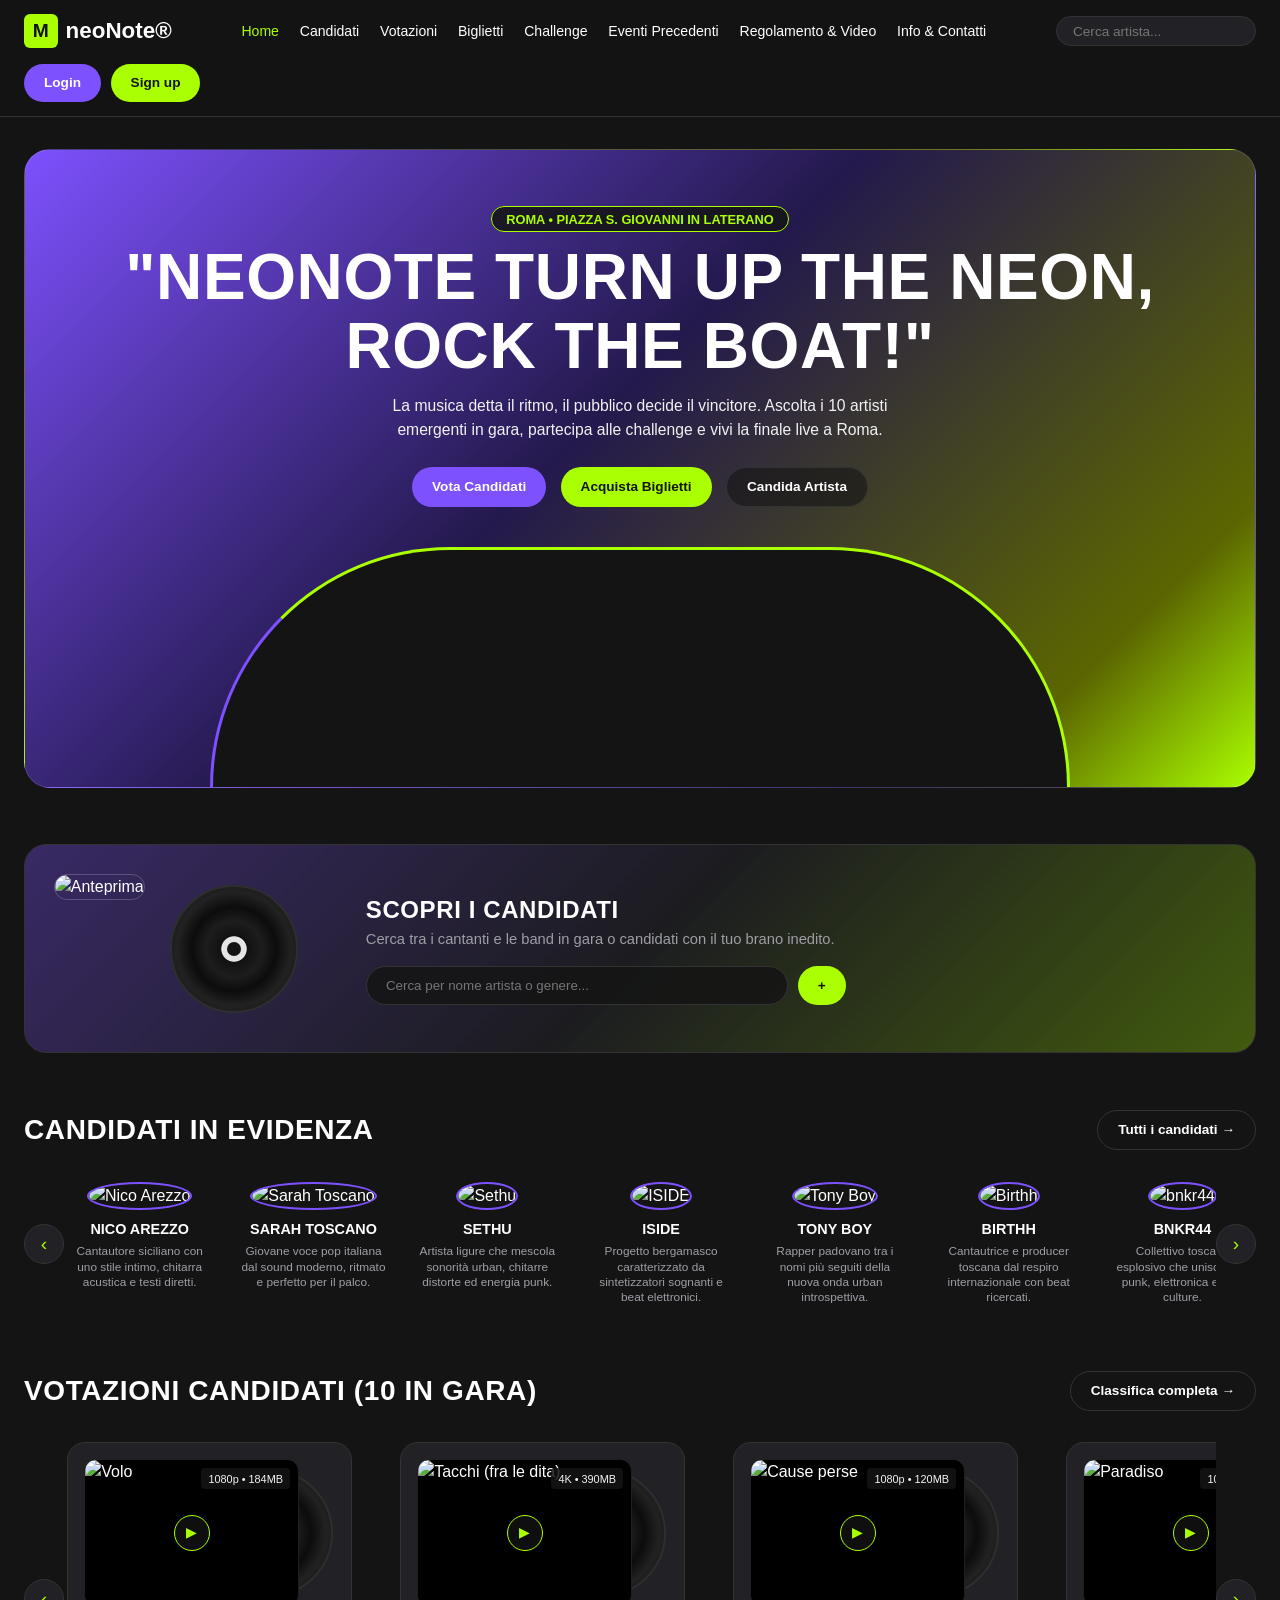
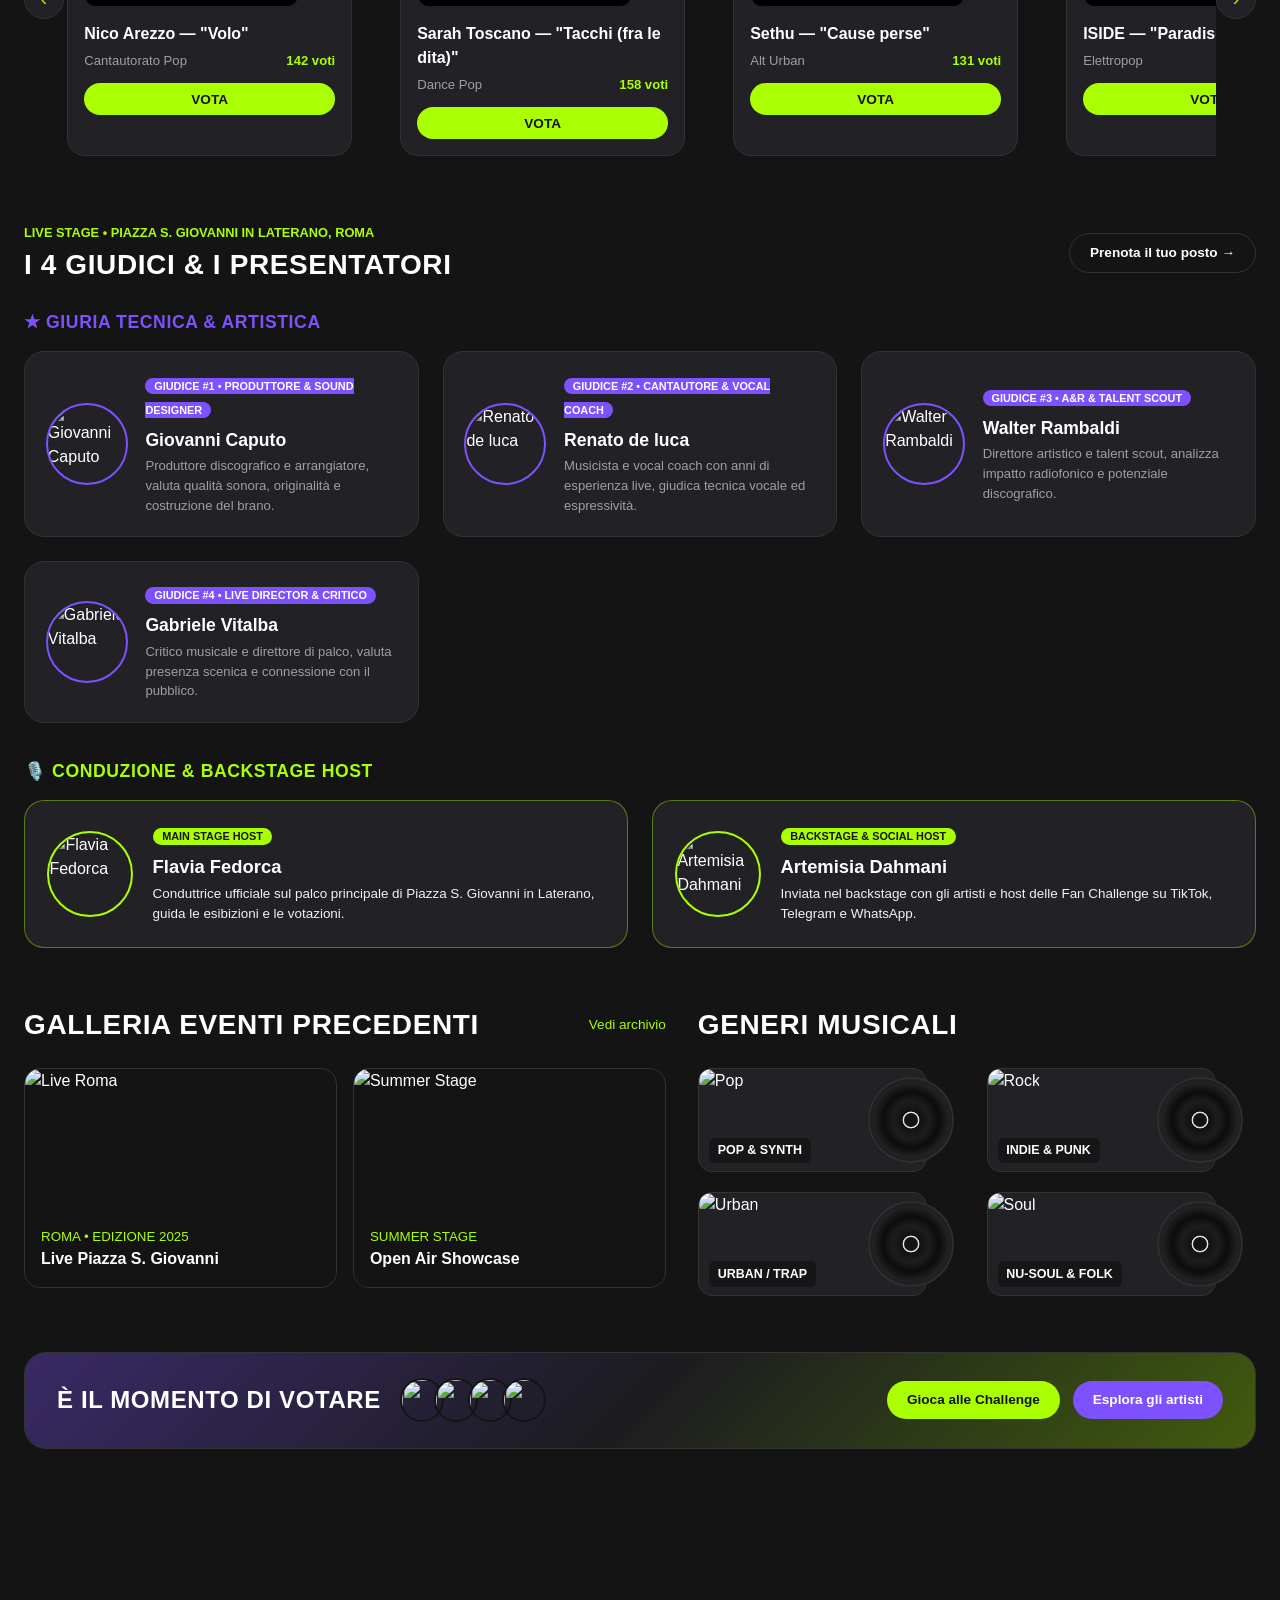
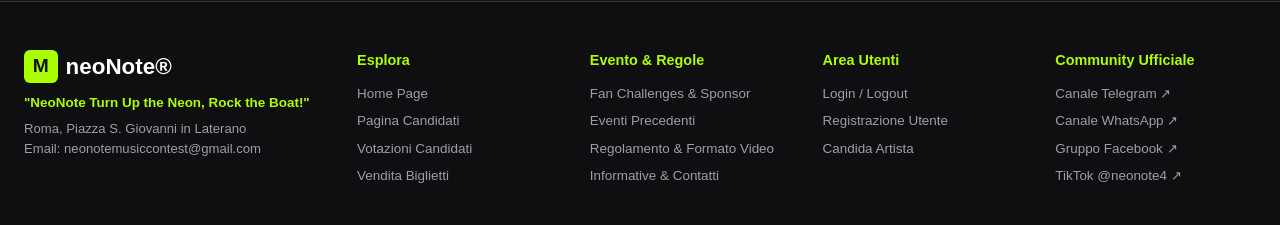
==== index.html @ 6263fc58 "Add files via upload" ====
<!DOCTYPE html>
<html lang="it">
<head>
  <meta charset="UTF-8">
  <meta name="viewport" content="width=device-width, initial-scale=1.0">
  <title>neoNote® | Home Page</title>
  <link rel="stylesheet" href="style.css">
</head>
<body>

<header>
  <div class="nav-wrap">
    <a href="index.html" class="logo"><span class="logo-mark">M</span> neoNote®</a>
    <nav class="nav-links"></nav>
    <input type="text" class="nav-search" placeholder="Cerca artista..." onkeyup="if(event.key==='Enter') location.href='candidati.html?q='+this.value">
    <div class="nav-auth" id="navAuthArea"></div>
  </div>
</header>

<main class="container">
  <section class="hero">
    <span style="background:rgba(20,20,20,0.85); color:var(--lime-neon); font-size:0.8rem; font-weight:700; padding:0.3rem 0.9rem; border-radius:999px; border:1px solid var(--lime-neon);">
      ROMA • PIAZZA S. GIOVANNI IN LATERANO
    </span>
    <h1 style="margin-top:0.8rem;">"NeoNote Turn Up the Neon,<br>Rock the Boat!"</h1>
    <p>La musica detta il ritmo, il pubblico decide il vincitore. Ascolta i 10 artisti emergenti in gara, partecipa alle challenge e vivi la finale live a Roma.</p>
    <div class="hero-cta" style="flex-wrap:wrap;">
      <a href="votazioni.html" class="btn btn-purple">Vota Candidati</a>
      <a href="biglietti.html" class="btn btn-lime">Acquista Biglietti</a>
      <a href="registrazione.html?tab=artista" class="btn btn-outline" style="background:rgba(20,20,20,0.6);">Candida Artista</a>
    </div>
    <div class="hero-arch"></div>
  </section>

  <section class="discover-box">
    <div class="discover-vinyl-preview">
      <img src="https://unsplash.com" alt="Anteprima">
      <div class="vinyl-disc"></div>
    </div>
    <div>
      <h2>SCOPRI I CANDIDATI</h2>
      <p style="color:var(--text-muted); font-size:0.92rem;">Cerca tra i cantanti e le band in gara o candidati con il tuo brano inedito.</p>
      <form class="discover-input-wrap" action="candidati.html" method="GET">
        <input type="text" name="q" placeholder="Cerca per nome artista o genere...">
        <button type="submit" class="btn btn-lime">+</button>
      </form>
    </div>
  </section>

  <section>
    <div class="sec-title">
      <h2>CANDIDATI IN EVIDENZA</h2>
      <a href="candidati.html" class="btn btn-outline">Tutti i candidati →</a>
    </div>
    <div class="carousel-wrapper">
      <button class="arrow-btn" onclick="scrollTrack('artistsTrack', -350)">‹</button>
      <div class="carousel-track" id="artistsTrack"></div>
      <button class="arrow-btn" onclick="scrollTrack('artistsTrack', 350)">›</button>
    </div>
  </section>

  <section>
    <div class="sec-title">
      <h2>VOTAZIONI CANDIDATI (10 IN GARA)</h2>
      <a href="votazioni.html" class="btn btn-outline">Classifica completa →</a>
    </div>
    <div class="carousel-wrapper">
      <button class="arrow-btn" onclick="scrollTrack('votesTrack', -340)">‹</button>
      <div class="carousel-track" id="votesTrack"></div>
      <button class="arrow-btn" onclick="scrollTrack('votesTrack', 340)">›</button>
    </div>
  </section>
  <section id="cast-ufficiale">
    <div class="sec-title">
      <div>
        <span style="color:var(--lime-neon); font-size:0.8rem; font-weight:700;">LIVE STAGE • PIAZZA S. GIOVANNI IN LATERANO, ROMA</span>
        <h2>I 4 GIUDICI & I PRESENTATORI</h2>
      </div>
      <a href="biglietti.html" class="btn btn-outline">Prenota il tuo posto →</a>
    </div>

    <h3 style="font-size:1.1rem; color:var(--purple-neon); margin-bottom:1rem;">★ Giuria Tecnica & Artistica</h3>
    <div class="grid-2" style="margin-bottom:2.2rem;">
      <div class="card-panel" style="display:flex; align-items:center; gap:1.1rem; padding:1.3rem;">
        <img src="https://unsplash.com" alt="Giovanni Caputo" style="width:82px; height:82px; border-radius:50%; object-fit:cover; border:2px solid var(--purple-neon); flex-shrink:0;">
        <div>
          <span style="background:var(--purple-neon); color:#fff; font-size:0.68rem; font-weight:700; padding:0.15rem 0.55rem; border-radius:999px;">GIUDICE #1 • PRODUTTORE & SOUND DESIGNER</span>
          <h4 style="font-size:1.1rem; margin:0.35rem 0 0.2rem 0;">Giovanni Caputo</h4>
          <p style="font-size:0.82rem; color:var(--text-muted);">Produttore discografico e arrangiatore, valuta qualità sonora, originalità e costruzione del brano.</p>
        </div>
      </div>

      <div class="card-panel" style="display:flex; align-items:center; gap:1.1rem; padding:1.3rem;">
        <img src="https://unsplash.com" alt="Renato de luca" style="width:82px; height:82px; border-radius:50%; object-fit:cover; border:2px solid var(--purple-neon); flex-shrink:0;">
        <div>
          <span style="background:var(--purple-neon); color:#fff; font-size:0.68rem; font-weight:700; padding:0.15rem 0.55rem; border-radius:999px;">GIUDICE #2 • CANTAUTORE & VOCAL COACH</span>
          <h4 style="font-size:1.1rem; margin:0.35rem 0 0.2rem 0;">Renato de luca</h4>
          <p style="font-size:0.82rem; color:var(--text-muted);">Musicista e vocal coach con anni di esperienza live, giudica tecnica vocale ed espressività.</p>
        </div>
      </div>

      <div class="card-panel" style="display:flex; align-items:center; gap:1.1rem; padding:1.3rem;">
        <img src="https://unsplash.com" alt="Walter Rambaldi" style="width:82px; height:82px; border-radius:50%; object-fit:cover; border:2px solid var(--purple-neon); flex-shrink:0;">
        <div>
          <span style="background:var(--purple-neon); color:#fff; font-size:0.68rem; font-weight:700; padding:0.15rem 0.55rem; border-radius:999px;">GIUDICE #3 • A&R & TALENT SCOUT</span>
          <h4 style="font-size:1.1rem; margin:0.35rem 0 0.2rem 0;">Walter Rambaldi</h4>
          <p style="font-size:0.82rem; color:var(--text-muted);">Direttore artistico e talent scout, analizza impatto radiofonico e potenziale discografico.</p>
        </div>
      </div>

      <div class="card-panel" style="display:flex; align-items:center; gap:1.1rem; padding:1.3rem;">
        <img src="https://unsplash.com" alt="Gabriele Vitalba" style="width:82px; height:82px; border-radius:50%; object-fit:cover; border:2px solid var(--purple-neon); flex-shrink:0;">
        <div>
          <span style="background:var(--purple-neon); color:#fff; font-size:0.68rem; font-weight:700; padding:0.15rem 0.55rem; border-radius:999px;">GIUDICE #4 • LIVE DIRECTOR & CRITICO</span>
          <h4 style="font-size:1.1rem; margin:0.35rem 0 0.2rem 0;">Gabriele Vitalba</h4>
          <p style="font-size:0.82rem; color:var(--text-muted);">Critico musicale e direttore di palco, valuta presenza scenica e connessione con il pubblico.</p>
        </div>
      </div>
    </div>

    <h3 style="font-size:1.1rem; color:var(--lime-neon); margin-bottom:1rem;">🎙️ Conduzione & Backstage Host</h3>
    <div class="grid-2">
      <div class="card-panel" style="display:flex; align-items:center; gap:1.2rem; padding:1.4rem; border-color: rgba(170,255,0,0.4);">
        <img src="https://unsplash.com" alt="Flavia Fedorca" style="width:86px; height:86px; border-radius:50%; object-fit:cover; border:2px solid var(--lime-neon); flex-shrink:0;">
        <div>
          <span style="background:var(--lime-neon); color:var(--bg-dark); font-size:0.68rem; font-weight:700; padding:0.15rem 0.6rem; border-radius:999px;">MAIN STAGE HOST</span>
          <h4 style="font-size:1.15rem; margin:0.35rem 0 0.2rem 0;">Flavia Fedorca</h4>
          <p style="font-size:0.84rem; color:var(--text-light);">Conduttrice ufficiale sul palco principale di Piazza S. Giovanni in Laterano, guida le esibizioni e le votazioni.</p>
        </div>
      </div>

      <div class="card-panel" style="display:flex; align-items:center; gap:1.2rem; padding:1.4rem; border-color: rgba(170,255,0,0.4);">
        <img src="https://unsplash.com" alt="Artemisia Dahmani" style="width:86px; height:86px; border-radius:50%; object-fit:cover; border:2px solid var(--lime-neon); flex-shrink:0;">
        <div>
          <span style="background:var(--lime-neon); color:var(--bg-dark); font-size:0.68rem; font-weight:700; padding:0.15rem 0.6rem; border-radius:999px;">BACKSTAGE & SOCIAL HOST</span>
          <h4 style="font-size:1.15rem; margin:0.35rem 0 0.2rem 0;">Artemisia Dahmani</h4>
          <p style="font-size:0.84rem; color:var(--text-light);">Inviata nel backstage con gli artisti e host delle Fan Challenge su TikTok, Telegram e WhatsApp.</p>
        </div>
      </div>
    </div>
  </section>
  <section class="split-grid">
    <div>
      <div class="sec-title">
        <h2>GALLERIA EVENTI PRECEDENTI</h2>
        <a href="galleria.html" style="color:var(--lime-neon); font-size:0.85rem;">Vedi archivio</a>
      </div>
      <div class="events-row">
        <a href="galleria.html" class="event-card">
          <img src="https://unsplash.com" alt="Live Roma">
          <div class="event-overlay">
            <small style="color:var(--lime-neon);">ROMA • EDIZIONE 2025</small>
            <h4>Live Piazza S. Giovanni</h4>
          </div>
        </a>
        <a href="galleria.html" class="event-card">
          <img src="https://unsplash.com" alt="Summer Stage">
          <div class="event-overlay">
            <small style="color:var(--lime-neon);">SUMMER STAGE</small>
            <h4>Open Air Showcase</h4>
          </div>
        </a>
      </div>
    </div>

    <div>
      <div class="sec-title">
        <h2>GENERI MUSICALI</h2>
      </div>
      <div class="genres-grid">
        <a href="candidati.html?q=Pop" class="genre-card">
          <img src="https://unsplash.com" alt="Pop">
          <span class="genre-label">POP & SYNTH</span>
          <div class="vinyl-disc"></div>
        </a>
        <a href="candidati.html?q=Rock" class="genre-card">
          <img src="https://unsplash.com" alt="Rock">
          <span class="genre-label">INDIE & PUNK</span>
          <div class="vinyl-disc"></div>
        </a>
        <a href="candidati.html?q=Urban" class="genre-card">
          <img src="https://unsplash.com" alt="Urban">
          <span class="genre-label">URBAN / TRAP</span>
          <div class="vinyl-disc"></div>
        </a>
        <a href="candidati.html?q=Soul" class="genre-card">
          <img src="https://unsplash.com" alt="Soul">
          <span class="genre-label">NU-SOUL & FOLK</span>
          <div class="vinyl-disc"></div>
        </a>
      </div>
    </div>
  </section>

  <section class="bottom-cta">
    <div style="display:flex; align-items:center; gap:1.2rem; flex-wrap:wrap;">
      <h2>È IL MOMENTO DI VOTARE</h2>
      <div class="mini-avatars">
        <img src="https://unsplash.com" alt="">
        <img src="https://unsplash.com" alt="">
        <img src="https://unsplash.com" alt="">
        <img src="https://unsplash.com" alt="">
      </div>
    </div>
    <div style="display:flex; gap:0.8rem; flex-wrap:wrap;">
      <a href="challenge.html" class="btn btn-lime">Gioca alle Challenge</a>
      <a href="candidati.html" class="btn btn-purple">Esplora gli artisti</a>
    </div>
  </section>
</main>

<footer></footer>

<script src="data.js"></script>
<script>
  function scrollTrack(id, amount) {
    document.getElementById(id).scrollBy({ left: amount, behavior: 'smooth' });
  }

  function renderHome() {
    const list = getCandidates();
    const voted = getVotedList();

    document.getElementById('artistsTrack').innerHTML = list.map(c => `
      <a href="candidati.html" class="candidate-circle-card">
        <img src="${c.img}" alt="${c.nome}">
        <h4>${c.nome}</h4>
        <p>${c.bio}</p>
      </a>
    `).join('');

    document.getElementById('votesTrack').innerHTML = list.map(c => {
      const isVoted = voted.includes(c.id);
      const trackUrl = c.link || `https://youtube.com{encodeURIComponent(c.nome + ' ' + c.brano)}`;
      return `
        <div class="vote-card">
          <a href="${trackUrl}" target="_blank" title="Ascolta ${c.nome} — ${c.brano}" class="video-vinyl-stage" style="display:block;">
            <div class="video-cover">
              <img src="${c.img}" alt="${c.brano}">
              <span class="play-badge">▶</span>
              <span class="spec-chip">${c.spec}</span>
            </div>
            <div class="vinyl-disc"></div>
          </a>
          <h4><a href="${trackUrl}" target="_blank">${c.nome} — "${c.brano}"</a></h4>
          <div class="vote-meta">
            <span>${c.genere}</span>
            <strong style="color:var(--lime-neon);">${c.votes} voti</strong>
          </div>
          <button onclick="voteForCandidate(${c.id}, renderHome)" class="btn ${isVoted ? 'btn-outline' : 'btn-lime'}" style="width:100%;">
            ${isVoted ? '✓ Votato' : 'VOTA'}
          </button>
        </div>
      `;
    }).join('');
  }

  document.addEventListener('DOMContentLoaded', renderHome);
</script>
</body>
</html>
---- style.css ----
@import url('https://googleapis.com');

:root {
  --bg-dark: #141414;
  --surface-dark: #1b1b1e;
  --surface-card: #222226;
  --border-color: #333333;
  --purple-neon: #7D51FE;
  --lime-neon: #AAFF00;
  --lime-dark: #7A8800;
  --text-white: #FFFFFF;
  --text-light: #F2F2F3;
  --text-muted: #9E9EA6;
  --gradient-hero: linear-gradient(135deg, #7D51FE 0%, #24194d 45%, #5c6600 85%, #AAFF00 100%);
  --gradient-banner: linear-gradient(135deg, rgba(125,81,254,0.35) 0%, #1c1c20 50%, rgba(170,255,0,0.3) 100%);
}

* {
  box-sizing: border-box;
  margin: 0;
  padding: 0;
}

body {
  background-color: var(--bg-dark);
  color: var(--text-white);
  font-family: 'Encode Sans', sans-serif;
  line-height: 1.5;
  overflow-x: hidden;
}

h1, h2, h3, .anton {
  font-family: 'Anton', sans-serif;
  letter-spacing: 0.6px;
  text-transform: uppercase;
}

a {
  text-decoration: none;
  color: inherit;
  transition: 0.2s ease;
}

/* NAVBAR */
header {
  background: rgba(20, 20, 20, 0.92);
  backdrop-filter: blur(12px);
  border-bottom: 1px solid var(--border-color);
  position: sticky;
  top: 0;
  z-index: 100;
}

.nav-wrap {
  max-width: 1280px;
  margin: 0 auto;
  padding: 0.9rem 1.5rem;
  display: flex;
  align-items: center;
  justify-content: space-between;
  gap: 1rem;
  flex-wrap: wrap;
}

.logo {
  display: flex;
  align-items: center;
  gap: 0.5rem;
  font-size: 1.4rem;
  font-weight: 700;
}

.logo-mark {
  background: var(--lime-neon);
  color: var(--bg-dark);
  font-family: 'Anton', sans-serif;
  padding: 0.15rem 0.55rem;
  border-radius: 6px;
  font-size: 1.2rem;
}

.nav-links {
  display: flex;
  gap: 1.3rem;
  font-size: 0.88rem;
  font-weight: 500;
  flex-wrap: wrap;
}

.nav-links a:hover, .nav-links a.active {
  color: var(--lime-neon);
}

.nav-search {
  background: var(--surface-card);
  border: 1px solid var(--border-color);
  border-radius: 999px;
  padding: 0.4rem 1rem;
  color: var(--text-white);
  font-size: 0.85rem;
  width: 200px;
}

.nav-auth {
  display: flex;
  gap: 0.6rem;
  align-items: center;
}

/* BUTTONS */
.btn {
  padding: 0.55rem 1.25rem;
  border-radius: 999px;
  font-weight: 600;
  font-size: 0.85rem;
  cursor: pointer;
  border: none;
  display: inline-flex;
  align-items: center;
  justify-content: center;
  gap: 0.4rem;
  transition: 0.2s;
}

.btn-purple {
  background: var(--purple-neon);
  color: var(--text-white);
}
.btn-purple:hover { background: #6838f7; }

.btn-lime {
  background: var(--lime-neon);
  color: var(--bg-dark);
}
.btn-lime:hover { background: #95e000; }

.btn-outline {
  background: transparent;
  border: 1px solid var(--border-color);
  color: var(--text-white);
}
.btn-outline:hover { border-color: var(--lime-neon); color: var(--lime-neon); }

/* MAIN CONTAINER */
.container {
  max-width: 1280px;
  margin: 0 auto;
  padding: 2rem 1.5rem;
}

section {
  margin-bottom: 3.5rem;
}

.sec-title {
  display: flex;
  justify-content: space-between;
  align-items: center;
  margin-bottom: 1.4rem;
}

.sec-title h2 {
  font-size: 1.75rem;
}

/* HERO SECTION */
.hero {
  background: var(--gradient-hero);
  border-radius: 26px;
  padding: 3.5rem 1.5rem 0 1.5rem;
  text-align: center;
  overflow: hidden;
  border: 1px solid rgba(255,255,255,0.12);
}

.hero h1 {
  font-size: clamp(2.4rem, 5vw, 4rem);
  line-height: 1.08;
  margin-bottom: 0.8rem;
}

.hero p {
  color: var(--text-light);
  max-width: 560px;
  margin: 0 auto 1.6rem auto;
  font-size: 0.98rem;
}

.hero-cta {
  display: flex;
  justify-content: center;
  gap: 0.9rem;
  margin-bottom: 2.5rem;
}

.hero-arch {
  max-width: 860px;
  height: 240px;
  margin: 0 auto;
  background: #141414 url('https://unsplash.com') center/cover;
  border-radius: 420px 420px 0 0;
  border-top: 3px solid var(--lime-neon);
  border-left: 3px solid var(--purple-neon);
  border-right: 3px solid var(--lime-neon);
}

/* SCOPRI I CANDIDATI BANNER */
.discover-box {
  background: var(--gradient-banner);
  border: 1px solid var(--border-color);
  border-radius: 22px;
  padding: 1.8rem;
  display: grid;
  grid-template-columns: 280px 1fr;
  gap: 2rem;
  align-items: center;
}

.discover-vinyl-preview {
  position: relative;
  width: 210px;
  height: 150px;
}

.discover-vinyl-preview img {
  width: 150px;
  height: 150px;
  border-radius: 14px;
  object-fit: cover;
  position: relative;
  z-index: 2;
  border: 1px solid rgba(255,255,255,0.2);
}

.discover-input-wrap {
  display: flex;
  gap: 0.6rem;
  margin-top: 1rem;
  max-width: 480px;
}

.discover-input-wrap input {
  flex: 1;
  background: rgba(20, 20, 20, 0.85);
  border: 1px solid var(--border-color);
  border-radius: 999px;
  padding: 0.7rem 1.2rem;
  color: var(--text-white);
}

/* CAROUSEL WRAPPER & ARROWS */
.carousel-wrapper {
  position: relative;
  display: flex;
  align-items: center;
}

.carousel-track {
  display: flex;
  gap: 1.8rem;
  overflow-x: auto;
  scroll-behavior: smooth;
  scrollbar-width: none;
  padding: 0.5rem 0.2rem;
  width: 100%;
}

.carousel-track::-webkit-scrollbar {
  display: none;
}

.arrow-btn {
  width: 40px;
  height: 40px;
  border-radius: 50%;
  background: var(--surface-card);
  border: 1px solid var(--border-color);
  color: var(--lime-neon);
  font-size: 1.2rem;
  cursor: pointer;
  flex-shrink: 0;
  display: flex;
  align-items: center;
  justify-content: center;
  z-index: 10;
}

.arrow-btn:hover {
  background: var(--purple-neon);
  color: var(--text-white);
}

/* CANDIDATI IN EVIDENZA (TONDI + MINI BIO) */
.candidate-circle-card {
  min-width: 145px;
  max-width: 145px;
  text-align: center;
  flex-shrink: 0;
}

.candidate-circle-card img {
  width: 118px;
  height: 118px;
  border-radius: 50%;
  object-fit: cover;
  border: 2px solid var(--purple-neon);
  margin-bottom: 0.6rem;
  transition: 0.25s;
}

.candidate-circle-card:hover img {
  border-color: var(--lime-neon);
  transform: scale(1.04);
}

.candidate-circle-card h4 {
  font-size: 0.9rem;
  text-transform: uppercase;
  margin-bottom: 0.2rem;
}

.candidate-circle-card p {
  font-size: 0.74rem;
  color: var(--text-muted);
  line-height: 1.3;
}

/* VINYL DISC EFFECT (COME IMMAGINE DI RIFERIMENTO) */
.vinyl-disc {
  position: absolute;
  top: 50%;
  right: -34px;
  transform: translateY(-50%);
  width: 128px;
  height: 128px;
  border-radius: 50%;
  background: radial-gradient(circle, #e5e5e5 0%, #e5e5e5 14%, #111 15%, #1d1d1d 32%, #0c0c0c 48%, #222 65%, #0a0a0a 100%);
  border: 2px solid #2e2e2e;
  z-index: 1;
  transition: transform 0.35s ease;
}

.vinyl-disc::after {
  content: '';
  position: absolute;
  top: 50%;
  left: 50%;
  transform: translate(-50%, -50%);
  width: 14px;
  height: 14px;
  border-radius: 50%;
  background: var(--bg-dark);
}

/* VOTE CARD CON VIDEO CHE ESCE E DISCO ACCANTO + PIÙ SPAZIO */
.vote-card {
  background: var(--surface-card);
  border: 1px solid var(--border-color);
  border-radius: 18px;
  padding: 1rem;
  min-width: 285px;
  max-width: 285px;
  margin-right: 1.2rem; /* Spazio extra per il disco sporgente */
  flex-shrink: 0;
  position: relative;
}

.vote-card:hover .vinyl-disc {
  transform: translateY(-50%) translateX(8px) rotate(45deg);
}

.video-vinyl-stage {
  position: relative;
  width: 215px;
  height: 148px;
  margin-bottom: 0.9rem;
}

.video-cover {
  position: relative;
  width: 100%;
  height: 100%;
  border-radius: 12px;
  overflow: hidden;
  z-index: 2;
  background: #000;
  border: 1px solid rgba(255,255,255,0.12);
}

.video-cover img {
  width: 100%;
  height: 100%;
  object-fit: cover;
}

.play-badge {
  position: absolute;
  top: 50%;
  left: 50%;
  transform: translate(-50%, -50%);
  width: 36px;
  height: 36px;
  border-radius: 50%;
  background: rgba(20, 20, 20, 0.78);
  border: 1px solid var(--lime-neon);
  color: var(--lime-neon);
  display: flex;
  align-items: center;
  justify-content: center;
  font-size: 0.85rem;
}

.spec-chip {
  position: absolute;
  top: 8px;
  right: 8px;
  background: rgba(20, 20, 20, 0.85);
  color: var(--text-light);
  font-size: 0.68rem;
  padding: 0.15rem 0.45rem;
  border-radius: 4px;
}

.vote-meta {
  display: flex;
  justify-content: space-between;
  align-items: center;
  font-size: 0.82rem;
  color: var(--text-muted);
  margin: 0.35rem 0 0.75rem 0;
}

/* SPLIT SECTION: GALLERIA EVENTI (SENZA DISCHI) + GENERI MUSICALI (CON DISCHI) */
.split-grid {
  display: grid;
  grid-template-columns: 1.15fr 1fr;
  gap: 2rem;
}

.events-row {
  display: grid;
  grid-template-columns: repeat(2, 1fr);
  gap: 1rem;
}

.event-card {
  position: relative;
  border-radius: 16px;
  overflow: hidden;
  height: 220px;
  border: 1px solid var(--border-color);
}

.event-card img {
  width: 100%;
  height: 100%;
  object-fit: cover;
}

.event-overlay {
  position: absolute;
  inset: 0;
  background: linear-gradient(to top, rgba(20,20,20,0.92), transparent 60%);
  padding: 1rem;
  display: flex;
  flex-direction: column;
  justify-content: flex-end;
}

.genres-grid {
  display: grid;
  grid-template-columns: repeat(2, 1fr);
  gap: 1.2rem;
}

.genre-card {
  position: relative;
  height: 104px;
  width: 85%;
  border-radius: 14px;
  background: var(--surface-card);
  border: 1px solid var(--border-color);
}

.genre-card img {
  width: 100%;
  height: 100%;
  object-fit: cover;
  border-radius: 14px;
  position: relative;
  z-index: 2;
}

.genre-label {
  position: absolute;
  bottom: 8px;
  left: 10px;
  z-index: 3;
  background: rgba(20, 20, 20, 0.82);
  padding: 0.2rem 0.55rem;
  border-radius: 6px;
  font-size: 0.78rem;
  font-weight: 700;
}

.genre-card .vinyl-disc {
  width: 86px;
  height: 86px;
  right: -28px;
}

/* BOTTOM CTA BANNER */
.bottom-cta {
  background: var(--gradient-banner);
  border: 1px solid var(--border-color);
  border-radius: 22px;
  padding: 1.6rem 2rem;
  display: flex;
  justify-content: space-between;
  align-items: center;

flex-wrap: wrap;
gap: 1rem;
}
.mini-avatars {
display: flex;
}
.mini-avatars img {
width: 44px;
height: 44px;
border-radius: 50%;
object-fit: cover;
border: 2px solid var(--bg-dark);
margin-left: -10px;
}
.mini-avatars img:first-child { margin-left: 0; }
/* FORMS & TABLES */
.card-panel {
background: var(--surface-card);
border: 1px solid var(--border-color);
border-radius: 20px;
padding: 2rem;
}
.form-group { margin-bottom: 1.1rem; }
.form-group label { display: block; font-size: 0.88rem; margin-bottom: 0.35rem; color: var(--text-light); }
.form-group input, .form-group select, .form-group textarea {
width: 100%;
background: var(--bg-dark);
border: 1px solid var(--border-color);
border-radius: 10px;
padding: 0.75rem 1rem;
color: var(--text-white);
font-family: inherit;
}
.grid-2 { display: grid; grid-template-columns: repeat(auto-fit, minmax(300px, 1fr)); gap: 1.5rem; }
.grid-3 { display: grid; grid-template-columns: repeat(auto-fit, minmax(280px, 1fr)); gap: 1.8rem; }
/* FOOTER */
footer {
border-top: 1px solid var(--border-color);
padding: 3rem 1.5rem 2rem 1.5rem;
background: #0f0f11;
margin-top: 4rem;
}
.footer-wrap {
max-width: 1280px;
margin: 0 auto;
display: grid;
grid-template-columns: 1.5fr 1fr 1fr 1fr 1fr;
gap: 2rem;
}
.footer-col h4 {
color: var(--lime-neon);
font-size: 0.9rem;
margin-bottom: 0.8rem;
}
.footer-col ul { list-style: none; }
.footer-col li { font-size: 0.84rem; color: var(--text-muted); margin-bottom: 0.45rem; }
.footer-col a:hover { color: var(--text-white); }
@media (max-width: 900px) {
.discover-box, .split-grid, .footer-wrap { grid-template-columns: 1fr; }
}
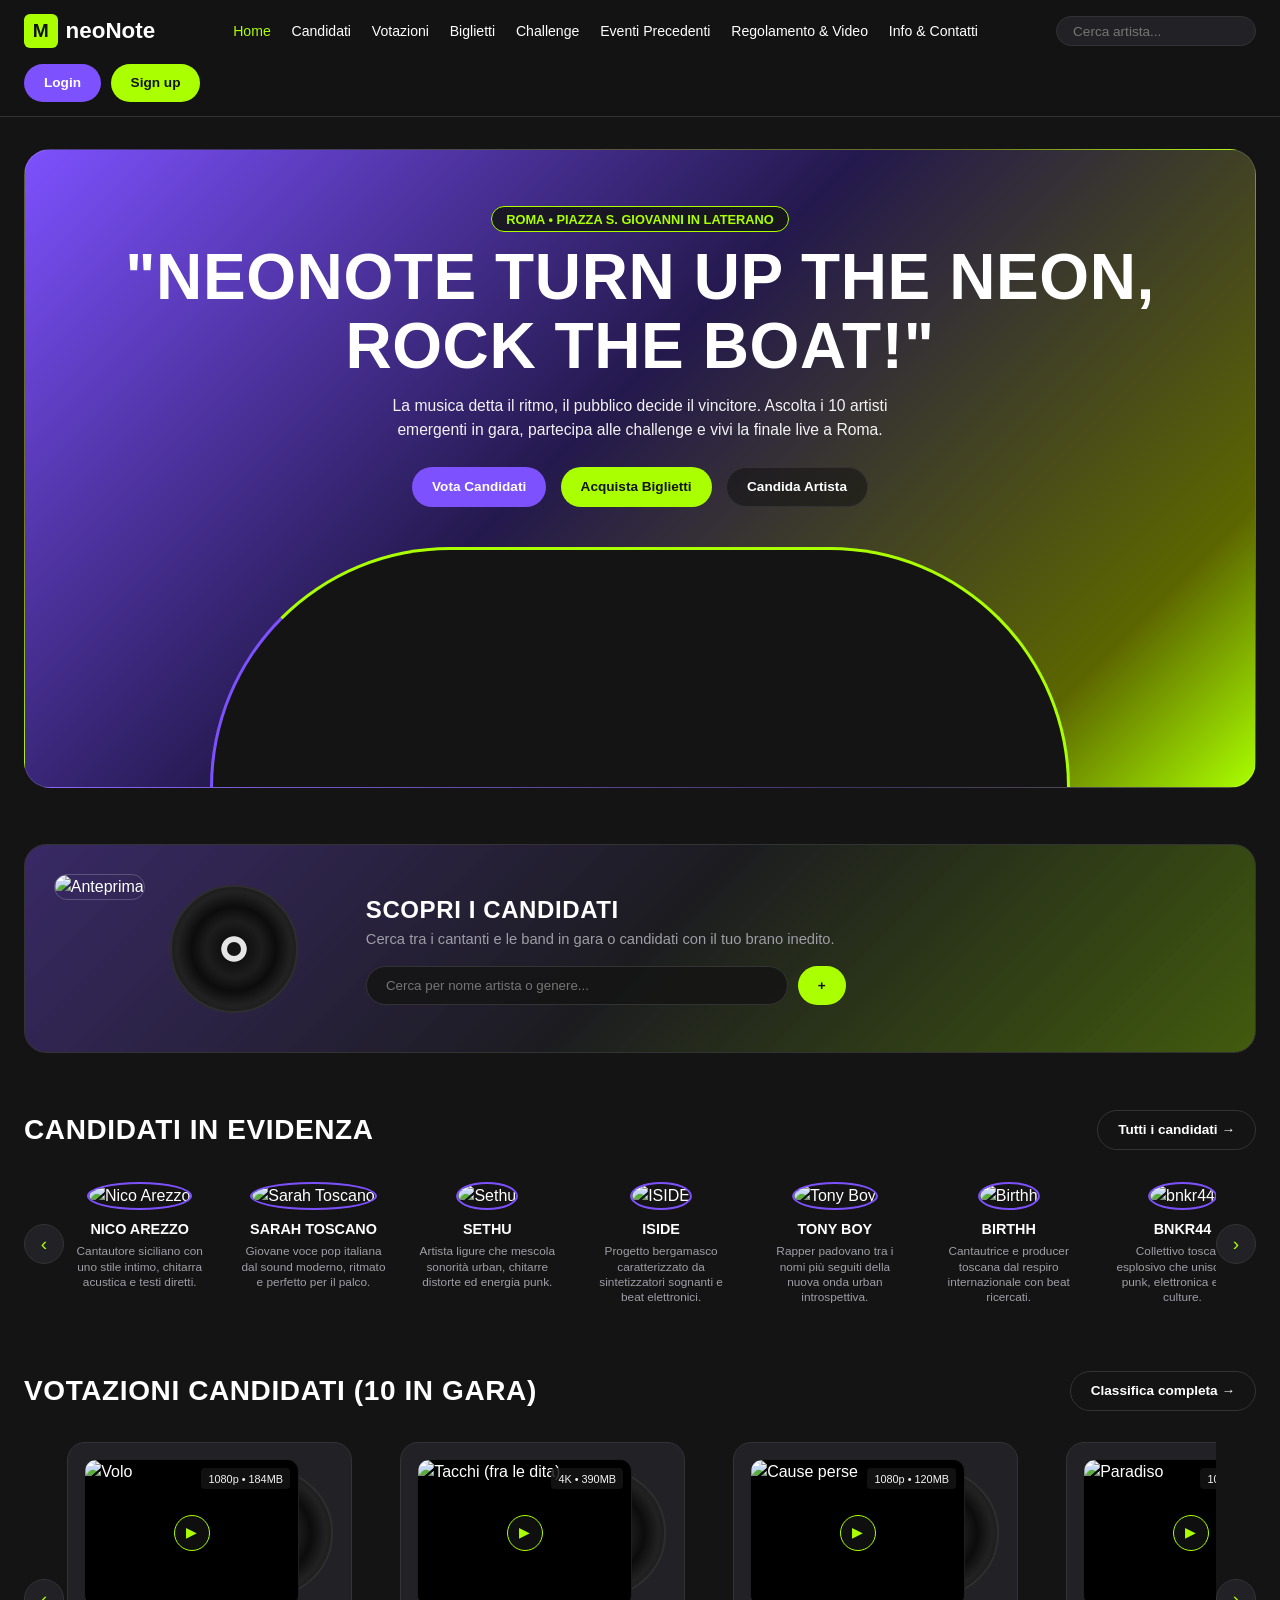
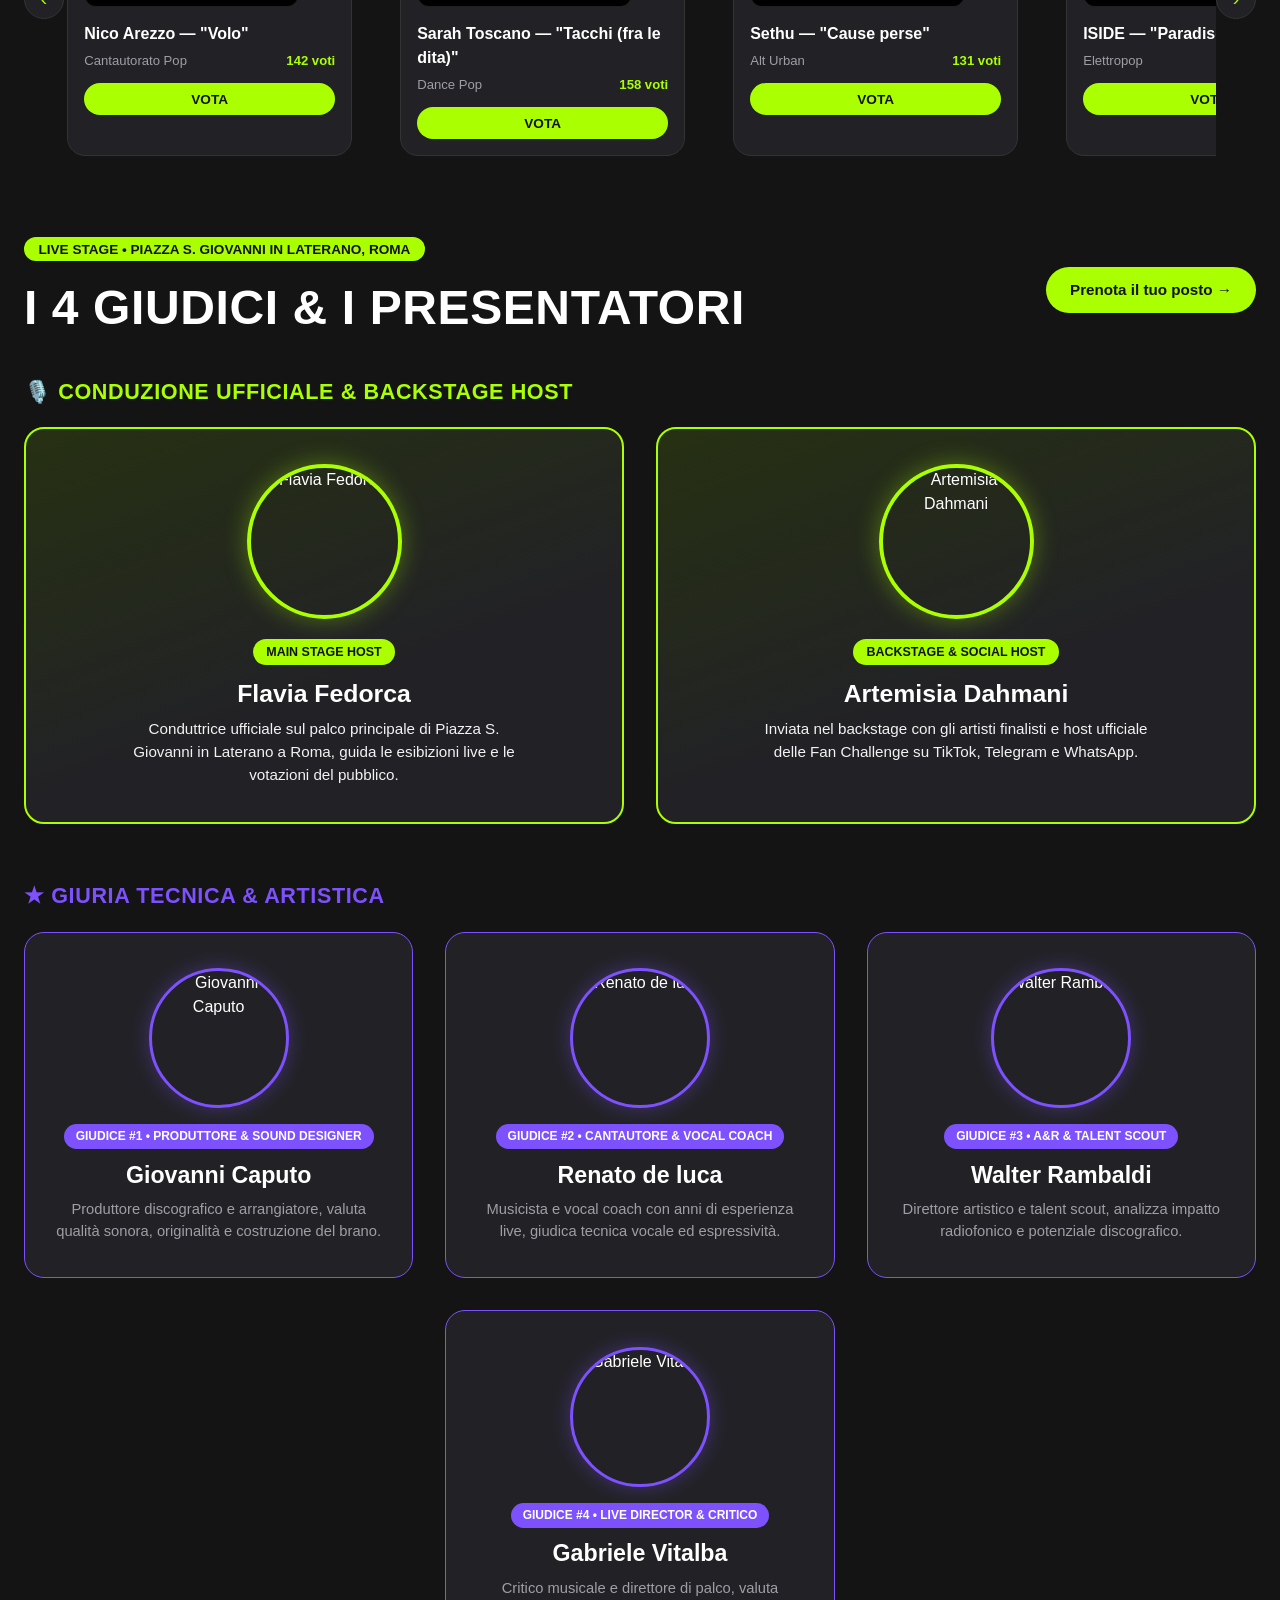
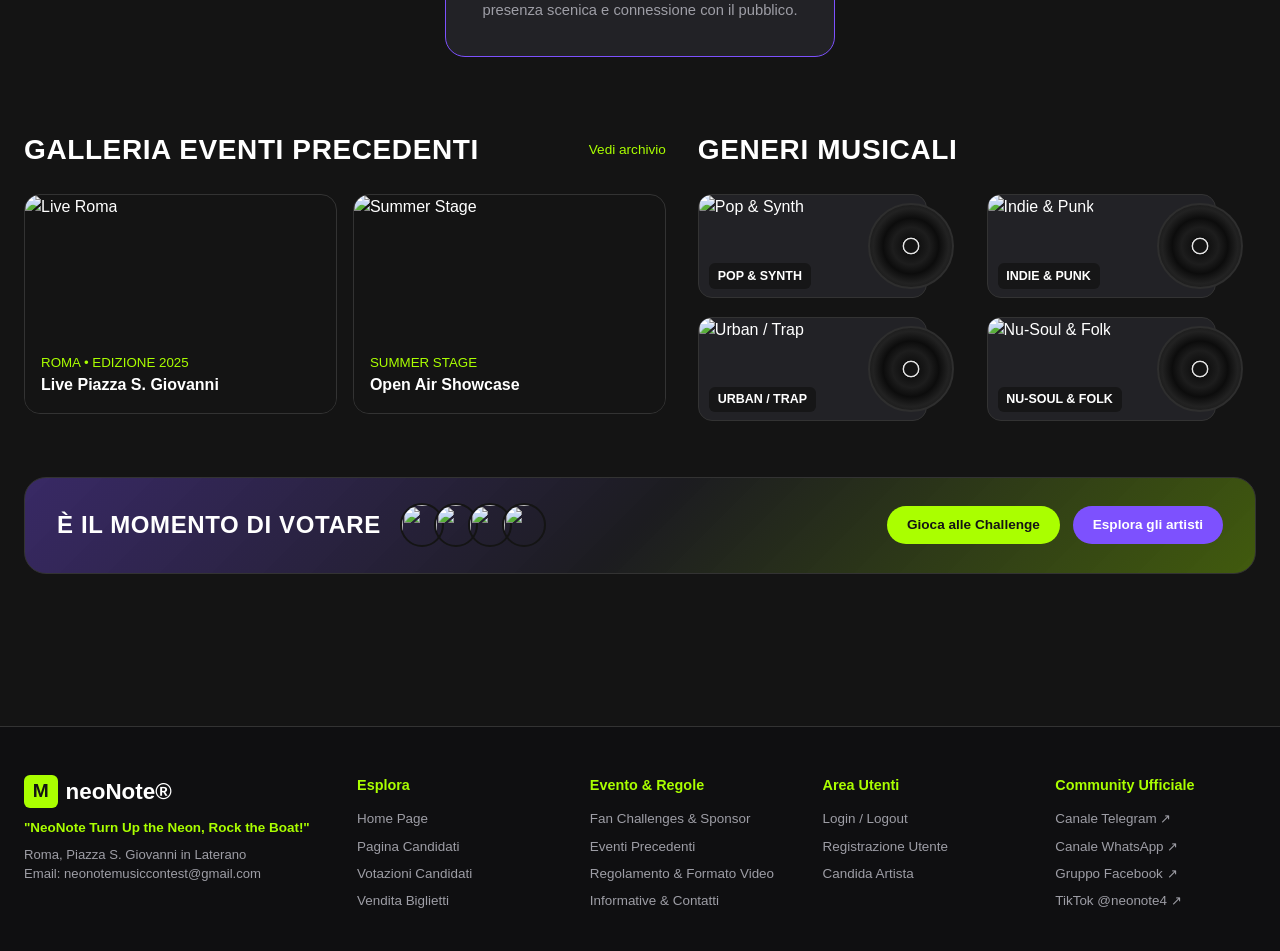
==== commit 5652d4b1: "Add files via upload" ====
--- a/index.html
+++ b/index.html
@@ -1,16 +1,33 @@
 <!DOCTYPE html>
 <html lang="it">
 <head>
-  <meta charset="UTF-8">
-  <meta name="viewport" content="width=device-width, initial-scale=1.0">
-  <title>neoNote® | Home Page</title>
+  <meta property="og:image" content="https://github.io">
+  <meta name="twitter:image" content="https://github.io">
+
+  <title>neoNote | Home Page</title>
+
+  <!-- BANNER ANTEPRIMA SOCIAL (OPEN GRAPH & TWITTER CARD) -->
+  <meta property="og:type" content="website">
+  <meta property="og:site_name" content="neoNote Music Contest">
+  <meta property="og:title" content="neoNote | Turn Up the Neon, Rock the Boat!">
+  <meta property="og:description" content="Vota i 10 artisti emergenti in gara, partecipa alle Fan Challenge JBL e Ray-Ban Meta e prenota i biglietti per la finale live a Roma, Piazza S. Giovanni in Laterano.">
+  <meta property="og:url" content="https://github.io">
+  <meta property="og:image" content="https://unsplash.com">
+  <meta property="og:image:width" content="1200">
+  <meta property="og:image:height" content="630">
+
+  <meta name="twitter:card" content="summary_large_image">
+  <meta name="twitter:title" content="neoNote | Turn Up the Neon, Rock the Boat!">
+  <meta name="twitter:description" content="Vota i 10 artisti in gara e vinci premi JBL e Ray-Ban Meta. Finale live a Roma, Piazza S. Giovanni in Laterano!">
+  <meta name="twitter:image" content="https://unsplash.com">
+
   <link rel="stylesheet" href="style.css">
 </head>
 <body>
 
 <header>
   <div class="nav-wrap">
-    <a href="index.html" class="logo"><span class="logo-mark">M</span> neoNote®</a>
+    <a href="index.html" class="logo"><span class="logo-mark">M</span> neoNote</a>
     <nav class="nav-links"></nav>
     <input type="text" class="nav-search" placeholder="Cerca artista..." onkeyup="if(event.key==='Enter') location.href='candidati.html?q='+this.value">
     <div class="nav-auth" id="navAuthArea"></div>
@@ -69,76 +86,74 @@
       <div class="carousel-track" id="votesTrack"></div>
       <button class="arrow-btn" onclick="scrollTrack('votesTrack', 340)">›</button>
     </div>
-  </section>
-  <section id="cast-ufficiale">
-    <div class="sec-title">
+
+   <!-- GIURIA UFFICIALE (4 GIUDICI CON L'ULTIMO CENTRATO) & PRESENTATORI (2 CONDUTTORI) -->
+  <section id="cast-ufficiale" style="margin: 4.5rem 0;">
+    <div class="sec-title" style="margin-bottom: 2rem;">
       <div>
-        <span style="color:var(--lime-neon); font-size:0.8rem; font-weight:700;">LIVE STAGE • PIAZZA S. GIOVANNI IN LATERANO, ROMA</span>
-        <h2>I 4 GIUDICI & I PRESENTATORI</h2>
-      </div>
-      <a href="biglietti.html" class="btn btn-outline">Prenota il tuo posto →</a>
-    </div>
-
-    <h3 style="font-size:1.1rem; color:var(--purple-neon); margin-bottom:1rem;">★ Giuria Tecnica & Artistica</h3>
-    <div class="grid-2" style="margin-bottom:2.2rem;">
-      <div class="card-panel" style="display:flex; align-items:center; gap:1.1rem; padding:1.3rem;">
-        <img src="https://unsplash.com" alt="Giovanni Caputo" style="width:82px; height:82px; border-radius:50%; object-fit:cover; border:2px solid var(--purple-neon); flex-shrink:0;">
-        <div>
-          <span style="background:var(--purple-neon); color:#fff; font-size:0.68rem; font-weight:700; padding:0.15rem 0.55rem; border-radius:999px;">GIUDICE #1 • PRODUTTORE & SOUND DESIGNER</span>
-          <h4 style="font-size:1.1rem; margin:0.35rem 0 0.2rem 0;">Giovanni Caputo</h4>
-          <p style="font-size:0.82rem; color:var(--text-muted);">Produttore discografico e arrangiatore, valuta qualità sonora, originalità e costruzione del brano.</p>
-        </div>
-      </div>
-
-      <div class="card-panel" style="display:flex; align-items:center; gap:1.1rem; padding:1.3rem;">
-        <img src="https://unsplash.com" alt="Renato de luca" style="width:82px; height:82px; border-radius:50%; object-fit:cover; border:2px solid var(--purple-neon); flex-shrink:0;">
-        <div>
-          <span style="background:var(--purple-neon); color:#fff; font-size:0.68rem; font-weight:700; padding:0.15rem 0.55rem; border-radius:999px;">GIUDICE #2 • CANTAUTORE & VOCAL COACH</span>
-          <h4 style="font-size:1.1rem; margin:0.35rem 0 0.2rem 0;">Renato de luca</h4>
-          <p style="font-size:0.82rem; color:var(--text-muted);">Musicista e vocal coach con anni di esperienza live, giudica tecnica vocale ed espressività.</p>
-        </div>
-      </div>
-
-      <div class="card-panel" style="display:flex; align-items:center; gap:1.1rem; padding:1.3rem;">
-        <img src="https://unsplash.com" alt="Walter Rambaldi" style="width:82px; height:82px; border-radius:50%; object-fit:cover; border:2px solid var(--purple-neon); flex-shrink:0;">
-        <div>
-          <span style="background:var(--purple-neon); color:#fff; font-size:0.68rem; font-weight:700; padding:0.15rem 0.55rem; border-radius:999px;">GIUDICE #3 • A&R & TALENT SCOUT</span>
-          <h4 style="font-size:1.1rem; margin:0.35rem 0 0.2rem 0;">Walter Rambaldi</h4>
-          <p style="font-size:0.82rem; color:var(--text-muted);">Direttore artistico e talent scout, analizza impatto radiofonico e potenziale discografico.</p>
-        </div>
-      </div>
-
-      <div class="card-panel" style="display:flex; align-items:center; gap:1.1rem; padding:1.3rem;">
-        <img src="https://unsplash.com" alt="Gabriele Vitalba" style="width:82px; height:82px; border-radius:50%; object-fit:cover; border:2px solid var(--purple-neon); flex-shrink:0;">
-        <div>
-          <span style="background:var(--purple-neon); color:#fff; font-size:0.68rem; font-weight:700; padding:0.15rem 0.55rem; border-radius:999px;">GIUDICE #4 • LIVE DIRECTOR & CRITICO</span>
-          <h4 style="font-size:1.1rem; margin:0.35rem 0 0.2rem 0;">Gabriele Vitalba</h4>
-          <p style="font-size:0.82rem; color:var(--text-muted);">Critico musicale e direttore di palco, valuta presenza scenica e connessione con il pubblico.</p>
-        </div>
-      </div>
-    </div>
-
-    <h3 style="font-size:1.1rem; color:var(--lime-neon); margin-bottom:1rem;">🎙️ Conduzione & Backstage Host</h3>
-    <div class="grid-2">
-      <div class="card-panel" style="display:flex; align-items:center; gap:1.2rem; padding:1.4rem; border-color: rgba(170,255,0,0.4);">
-        <img src="https://unsplash.com" alt="Flavia Fedorca" style="width:86px; height:86px; border-radius:50%; object-fit:cover; border:2px solid var(--lime-neon); flex-shrink:0;">
-        <div>
-          <span style="background:var(--lime-neon); color:var(--bg-dark); font-size:0.68rem; font-weight:700; padding:0.15rem 0.6rem; border-radius:999px;">MAIN STAGE HOST</span>
-          <h4 style="font-size:1.15rem; margin:0.35rem 0 0.2rem 0;">Flavia Fedorca</h4>
-          <p style="font-size:0.84rem; color:var(--text-light);">Conduttrice ufficiale sul palco principale di Piazza S. Giovanni in Laterano, guida le esibizioni e le votazioni.</p>
-        </div>
-      </div>
-
-      <div class="card-panel" style="display:flex; align-items:center; gap:1.2rem; padding:1.4rem; border-color: rgba(170,255,0,0.4);">
-        <img src="https://unsplash.com" alt="Artemisia Dahmani" style="width:86px; height:86px; border-radius:50%; object-fit:cover; border:2px solid var(--lime-neon); flex-shrink:0;">
-        <div>
-          <span style="background:var(--lime-neon); color:var(--bg-dark); font-size:0.68rem; font-weight:700; padding:0.15rem 0.6rem; border-radius:999px;">BACKSTAGE & SOCIAL HOST</span>
-          <h4 style="font-size:1.15rem; margin:0.35rem 0 0.2rem 0;">Artemisia Dahmani</h4>
-          <p style="font-size:0.84rem; color:var(--text-light);">Inviata nel backstage con gli artisti e host delle Fan Challenge su TikTok, Telegram e WhatsApp.</p>
-        </div>
-      </div>
-    </div>
-  </section>
+        <span style="background:var(--lime-neon); color:var(--bg-dark); font-size:0.85rem; font-weight:700; padding:0.3rem 0.9rem; border-radius:999px;">LIVE STAGE • PIAZZA S. GIOVANNI IN LATERANO, ROMA</span>
+        <h2 style="font-size: clamp(2.2rem, 4vw, 3rem); margin-top: 0.7rem;">I 4 GIUDICI & I PRESENTATORI</h2>
+      </div>
+      <a href="biglietti.html" class="btn btn-lime" style="font-size: 0.95rem; padding: 0.75rem 1.5rem;">Prenota il tuo posto →</a>
+    </div>
+
+    <!-- PRESENTATORI IN PRIMO PIANO (2 CARD GRANDI) -->
+    <h3 style="font-size:1.35rem; color:var(--lime-neon); margin-bottom:1.2rem;">🎙️ Conduzione Ufficiale & Backstage Host</h3>
+    <div class="grid-2" style="gap: 2rem; margin-bottom: 3.5rem;">
+      <!-- PRESENTATRICE 1: FLAVIA FEDORCA -->
+      <div class="card-panel" style="display:flex; flex-direction:column; align-items:center; text-align:center; padding: 2.2rem 1.8rem; border: 2px solid var(--lime-neon); background: linear-gradient(160deg, rgba(170,255,0,0.12) 0%, var(--surface-card) 60%);">
+        <img src="foto/Flavia.jpg" alt="Flavia Fedorca" style="width:155px; height:155px; border-radius:50%; object-fit:cover; border:4px solid var(--lime-neon); box-shadow: 0 0 25px rgba(170,255,0,0.35); margin-bottom: 1.2rem;">
+        <span style="background:var(--lime-neon); color:var(--bg-dark); font-size:0.78rem; font-weight:700; padding:0.25rem 0.85rem; border-radius:999px;">MAIN STAGE HOST</span>
+        <h4 style="font-size:1.55rem; margin:0.6rem 0 0.4rem 0;">Flavia Fedorca</h4>
+        <p style="font-size:0.95rem; color:var(--text-light); max-width: 400px;">Conduttrice ufficiale sul palco principale di Piazza S. Giovanni in Laterano a Roma, guida le esibizioni live e le votazioni del pubblico.</p>
+      </div>
+
+      <!-- PRESENTATRICE 2: ARTEMISIA DAHMANI -->
+      <div class="card-panel" style="display:flex; flex-direction:column; align-items:center; text-align:center; padding: 2.2rem 1.8rem; border: 2px solid var(--lime-neon); background: linear-gradient(160deg, rgba(170,255,0,0.12) 0%, var(--surface-card) 60%);">
+        <img src="foto/Artemisia.jpeg" alt="Artemisia Dahmani" style="width:155px; height:155px; border-radius:50%; object-fit:cover; border:4px solid var(--lime-neon); box-shadow: 0 0 25px rgba(170,255,0,0.35); margin-bottom: 1.2rem;">
+        <span style="background:var(--lime-neon); color:var(--bg-dark); font-size:0.78rem; font-weight:700; padding:0.25rem 0.85rem; border-radius:999px;">BACKSTAGE & SOCIAL HOST</span>
+        <h4 style="font-size:1.55rem; margin:0.6rem 0 0.4rem 0;">Artemisia Dahmani</h4>
+        <p style="font-size:0.95rem; color:var(--text-light); max-width: 400px;">Inviata nel backstage con gli artisti finalisti e host ufficiale delle Fan Challenge su TikTok, Telegram e WhatsApp.</p>
+      </div>
+    </div>
+
+    <!-- I 4 GIUDICI (3 AFFIANCATI + IL 4° CENTRATO SOTTO) -->
+    <h3 style="font-size:1.35rem; color:var(--purple-neon); margin-bottom:1.2rem;">★ Giuria Tecnica & Artistica</h3>
+    <div style="display: flex; flex-wrap: wrap; justify-content: center; gap: 2rem;">
+      <!-- GIUDICE 1 -->
+      <div class="card-panel" style="flex: 1 1 320px; max-width: 390px; display:flex; flex-direction:column; align-items:center; text-align:center; padding: 2.2rem 1.6rem; border: 1px solid var(--purple-neon);">
+        <img src="foto/Giovanni.jpg" alt="Giovanni Caputo" style="width:140px; height:140px; border-radius:50%; object-fit:cover; border:3px solid var(--purple-neon); box-shadow: 0 0 20px rgba(125,81,254,0.35); margin-bottom: 1rem;">
+        <span style="background:var(--purple-neon); color:#fff; font-size:0.75rem; font-weight:700; padding:0.22rem 0.75rem; border-radius:999px;">GIUDICE #1 • PRODUTTORE & SOUND DESIGNER</span>
+        <h4 style="font-size:1.45rem; margin:0.55rem 0 0.35rem 0;">Giovanni Caputo</h4>
+        <p style="font-size:0.92rem; color:var(--text-muted);">Produttore discografico e arrangiatore, valuta qualità sonora, originalità e costruzione del brano.</p>
+      </div>
+
+      <!-- GIUDICE 2 -->
+      <div class="card-panel" style="flex: 1 1 320px; max-width: 390px; display:flex; flex-direction:column; align-items:center; text-align:center; padding: 2.2rem 1.6rem; border: 1px solid var(--purple-neon);">
+        <img src="foto/Renato.jpg" alt="Renato de luca" style="width:140px; height:140px; border-radius:50%; object-fit:cover; border:3px solid var(--purple-neon); box-shadow: 0 0 20px rgba(125,81,254,0.35); margin-bottom: 1rem;">
+        <span style="background:var(--purple-neon); color:#fff; font-size:0.75rem; font-weight:700; padding:0.22rem 0.75rem; border-radius:999px;">GIUDICE #2 • CANTAUTORE & VOCAL COACH</span>
+        <h4 style="font-size:1.45rem; margin:0.55rem 0 0.35rem 0;">Renato de luca</h4>
+        <p style="font-size:0.92rem; color:var(--text-muted);">Musicista e vocal coach con anni di esperienza live, giudica tecnica vocale ed espressività.</p>
+      </div>
+
+      <!-- GIUDICE 3 -->
+      <div class="card-panel" style="flex: 1 1 320px; max-width: 390px; display:flex; flex-direction:column; align-items:center; text-align:center; padding: 2.2rem 1.6rem; border: 1px solid var(--purple-neon);">
+        <img src="foto/Walter.jpg" alt="Walter Rambaldi" style="width:140px; height:140px; border-radius:50%; object-fit:cover; border:3px solid var(--purple-neon); box-shadow: 0 0 20px rgba(125,81,254,0.35); margin-bottom: 1rem;">
+        <span style="background:var(--purple-neon); color:#fff; font-size:0.75rem; font-weight:700; padding:0.22rem 0.75rem; border-radius:999px;">GIUDICE #3 • A&R & TALENT SCOUT</span>
+        <h4 style="font-size:1.45rem; margin:0.55rem 0 0.35rem 0;">Walter Rambaldi</h4>
+        <p style="font-size:0.92rem; color:var(--text-muted);">Direttore artistico e talent scout, analizza impatto radiofonico e potenziale discografico.</p>
+      </div>
+
+      <!-- GIUDICE 4 (CENTRATO SOTTO I PRIMI 3) -->
+      <div class="card-panel" style="flex: 1 1 320px; max-width: 390px; display:flex; flex-direction:column; align-items:center; text-align:center; padding: 2.2rem 1.6rem; border: 1px solid var(--purple-neon);">
+        <img src="foto/Gabriele.jpg" alt="Gabriele Vitalba" style="width:140px; height:140px; border-radius:50%; object-fit:cover; border:3px solid var(--purple-neon); box-shadow: 0 0 20px rgba(125,81,254,0.35); margin-bottom: 1rem;">
+        <span style="background:var(--purple-neon); color:#fff; font-size:0.75rem; font-weight:700; padding:0.22rem 0.75rem; border-radius:999px;">GIUDICE #4 • LIVE DIRECTOR & CRITICO</span>
+        <h4 style="font-size:1.45rem; margin:0.55rem 0 0.35rem 0;">Gabriele Vitalba</h4>
+        <p style="font-size:0.92rem; color:var(--text-muted);">Critico musicale e direttore di palco, valuta presenza scenica e connessione con il pubblico.</p>
+      </div>
+    </div>
+  </section>
+
   <section class="split-grid">
     <div>
       <div class="sec-title">
@@ -163,28 +178,28 @@
       </div>
     </div>
 
-    <div>
+        <div>
       <div class="sec-title">
         <h2>GENERI MUSICALI</h2>
       </div>
       <div class="genres-grid">
         <a href="candidati.html?q=Pop" class="genre-card">
-          <img src="https://unsplash.com" alt="Pop">
+          <img src="foto/genere-pop.jpg" alt="Pop & Synth">
           <span class="genre-label">POP & SYNTH</span>
           <div class="vinyl-disc"></div>
         </a>
         <a href="candidati.html?q=Rock" class="genre-card">
-          <img src="https://unsplash.com" alt="Rock">
+          <img src="foto/genere-rock.jpg" alt="Indie & Punk">
           <span class="genre-label">INDIE & PUNK</span>
           <div class="vinyl-disc"></div>
         </a>
         <a href="candidati.html?q=Urban" class="genre-card">
-          <img src="https://unsplash.com" alt="Urban">
+          <img src="foto/genere-urban.jpg" alt="Urban / Trap">
           <span class="genre-label">URBAN / TRAP</span>
           <div class="vinyl-disc"></div>
         </a>
         <a href="candidati.html?q=Soul" class="genre-card">
-          <img src="https://unsplash.com" alt="Soul">
+          <img src="foto/genere-soul.jpg" alt="Nu-Soul & Folk">
           <span class="genre-label">NU-SOUL & FOLK</span>
           <div class="vinyl-disc"></div>
         </a>
--- a/style.css
+++ b/style.css
@@ -197,7 +197,7 @@
   max-width: 860px;
   height: 240px;
   margin: 0 auto;
-  background: #141414 url('https://unsplash.com') center/cover;
+  background: #141414 url('foto/palco-hero.jpg') center/cover;
   border-radius: 420px 420px 0 0;
   border-top: 3px solid var(--lime-neon);
   border-left: 3px solid var(--purple-neon);
